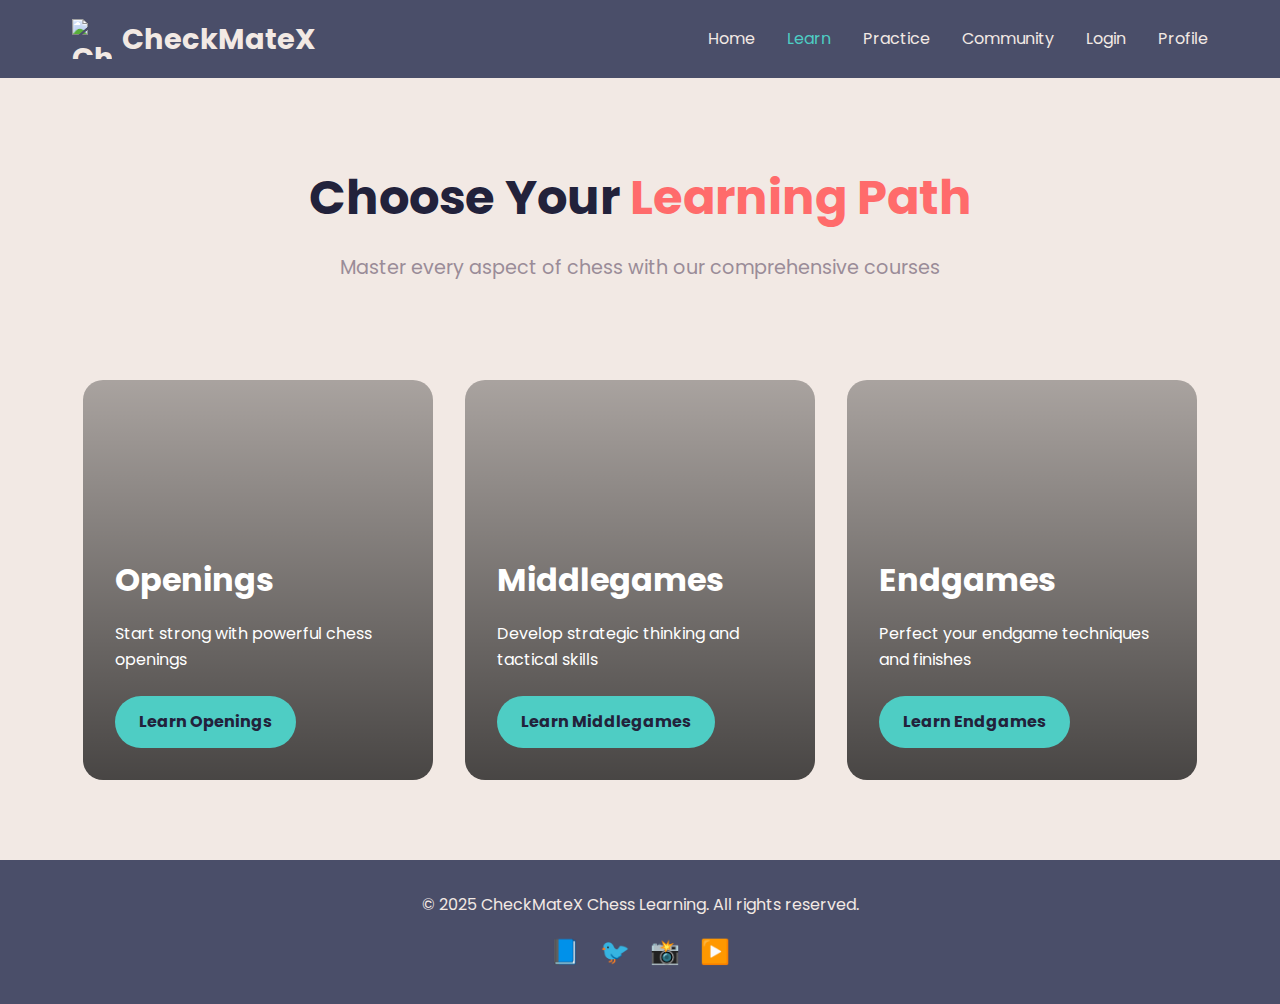
==== learning-options.html @ 6e70ec8e "Initial commit" ====
<!DOCTYPE html>
<html lang="en">
<head>
    <meta charset="UTF-8">
    <meta name="viewport" content="width=device-width, initial-scale=1.0">
    <title>CheckMateX - Choose Your Learning Path</title>
    <link rel="stylesheet" href="learning-options.css">
    <link href="https://fonts.googleapis.com/css2?family=Poppins:wght@400;600;700&display=swap" rel="stylesheet">
</head>
<body>
    <header>
        <nav>
            <div class="logo">
                <img src="checkmatex-logo.svg" alt="CheckMateX Logo" class="logo-img">
                <span>CheckMateX</span>
            </div>
            <ul>
                <li><a href="index.html">Home</a></li>
                <li><a href="#" class="active">Learn</a></li>
                <li><a href="#">Practice</a></li>
                <li><a href="#">Community</a></li>
                <li><a href="login.html">Login</a></li>
                <li><a href="profile.html">Profile</a></li>
            </ul>
        </nav>
    </header>

    <main>
        <section class="hero">
            <h1>Choose Your <span class="highlight">Learning Path</span></h1>
            <p>Master every aspect of chess with our comprehensive courses</p>
        </section>

        <section class="learning-options">
            <div class="option-card" id="openings">
                <div class="option-content">
                    <h2>Openings</h2>
                    <p>Start strong with powerful chess openings</p>
                    <a href="openings.html" class="learn-button">Learn Openings</a>
                </div>
            </div>
            <div class="option-card" id="middlegames">
                <div class="option-content">
                    <h2>Middlegames</h2>
                    <p>Develop strategic thinking and tactical skills</p>
                    <a href="middlegames.html" class="learn-button">Learn Middlegames</a>
                </div>
            </div>
            <div class="option-card" id="endgames">
                <div class="option-content">
                    <h2>Endgames</h2>
                    <p>Perfect your endgame techniques and finishes</p>
                    <a href="endgames.html" class="learn-button">Learn Endgames</a>
                </div>
            </div>
        </section>
    </main>

    <footer>
        <p>&copy; 2025 CheckMateX Chess Learning. All rights reserved.</p>
        <div class="social-links">
            <a href="#" class="social-icon">📘</a>
            <a href="#" class="social-icon">🐦</a>
            <a href="#" class="social-icon">📸</a>
            <a href="#" class="social-icon">▶️</a>
        </div>
    </footer>

    <script src="learning-options.js"></script>
</body>
</html>
---- learning-options.css ----
:root {
    --primary-color: #4a4e69;
    --secondary-color: #9a8c98;
    --accent-color-1: #ff6b6b;
    --accent-color-2: #4ecdc4;
    --accent-color-3: #ffa07a;
    --background-color: #f2e9e4;
    --text-color: #22223b;
  }
  
  * {
    margin: 0;
    padding: 0;
    box-sizing: border-box;
  }
  
  body {
    font-family: "Poppins", sans-serif;
    line-height: 1.6;
    color: var(--text-color);
    background-color: var(--background-color);
  }
  
  /* Header and Navigation */
  header {
    background-color: var(--primary-color);
    padding: 1rem 0;
    position: fixed;
    width: 100%;
    top: 0;
    z-index: 1000;
  }
  
  nav {
    display: flex;
    justify-content: space-between;
    align-items: center;
    max-width: 1200px;
    margin: 0 auto;
    padding: 0 2rem;
  }
  
  .logo {
    display: flex;
    align-items: center;
    font-size: 1.8rem;
    font-weight: bold;
    color: var(--background-color);
  }
  
  .logo-img {
    width: 40px;
    height: 40px;
    margin-right: 10px;
  }
  
  nav ul {
    display: flex;
    list-style: none;
  }
  
  nav ul li {
    margin-left: 2rem;
  }
  
  nav ul li a {
    color: var(--background-color);
    text-decoration: none;
    transition: color 0.3s ease;
  }
  
  nav ul li a:hover,
  nav ul li a.active {
    color: var(--accent-color-2);
  }
  
  /* Main Content */
  main {
    margin-top: 5rem;
    padding: 2rem;
  }
  
  .hero {
    text-align: center;
    padding: 3rem 0;
  }
  
  .hero h1 {
    font-size: 3rem;
    margin-bottom: 1rem;
  }
  
  .highlight {
    color: var(--accent-color-1);
  }
  
  .hero p {
    font-size: 1.2rem;
    color: var(--secondary-color);
  }
  
  /* Learning Options */
  .learning-options {
    display: flex;
    justify-content: center;
    gap: 2rem;
    margin-top: 3rem;
  }
  
  .option-card {
    flex: 1;
    max-width: 350px;
    height: 400px;
    border-radius: 20px;
    overflow: hidden;
    position: relative;
    transition: transform 0.3s ease, box-shadow 0.3s ease;
  }
  
  .option-card:hover {
    transform: translateY(-10px);
    box-shadow: 0 10px 20px rgba(0, 0, 0, 0.2);
  }
  
  .option-card::before {
    content: "";
    position: absolute;
    top: 0;
    left: 0;
    right: 0;
    bottom: 0;
    background: linear-gradient(to bottom, rgba(0, 0, 0, 0.3), rgba(0, 0, 0, 0.7));
    z-index: 1;
  }
  
  #openings {
    background: url("openings-bg.jpg") no-repeat center center / cover;
  }
  
  #middlegames {
    background: url("middlegames-bg.jpg") no-repeat center center / cover;
  }
  
  #endgames {
    background: url("endgames-bg.jpg") no-repeat center center / cover;
  }
  
  .option-content {
    position: absolute;
    bottom: 0;
    left: 0;
    right: 0;
    padding: 2rem;
    color: white;
    z-index: 2;
  }
  
  .option-content h2 {
    font-size: 2rem;
    margin-bottom: 1rem;
  }
  
  .option-content p {
    margin-bottom: 1.5rem;
  }
  
  .learn-button {
    display: inline-block;
    background-color: var(--accent-color-2);
    color: var(--text-color);
    padding: 0.8rem 1.5rem;
    text-decoration: none;
    font-weight: bold;
    border-radius: 50px;
    transition: transform 0.3s ease, box-shadow 0.3s ease;
  }
  
  .learn-button:hover {
    transform: translateY(-3px);
    box-shadow: 0 4px 10px rgba(0, 0, 0, 0.2);
  }
  
  /* Footer */
  footer {
    background-color: var(--primary-color);
    color: var(--background-color);
    text-align: center;
    padding: 2rem 0;
    margin-top: 3rem;
  }
  
  .social-links {
    margin-top: 1rem;
  }
  
  .social-icon {
    font-size: 1.5rem;
    margin: 0 0.5rem;
    text-decoration: none;
  }
  
  /* Responsive Design */
  @media (max-width: 768px) {
    nav {
      flex-direction: column;
    }
  
    nav ul {
      margin-top: 1rem;
    }
  
    nav ul li {
      margin-left: 0;
      margin-right: 1rem;
    }
  
    .learning-options {
      flex-direction: column;
      align-items: center;
    }
  
    .option-card {
      width: 100%;
      max-width: none;
      margin-bottom: 2rem;
    }
  }
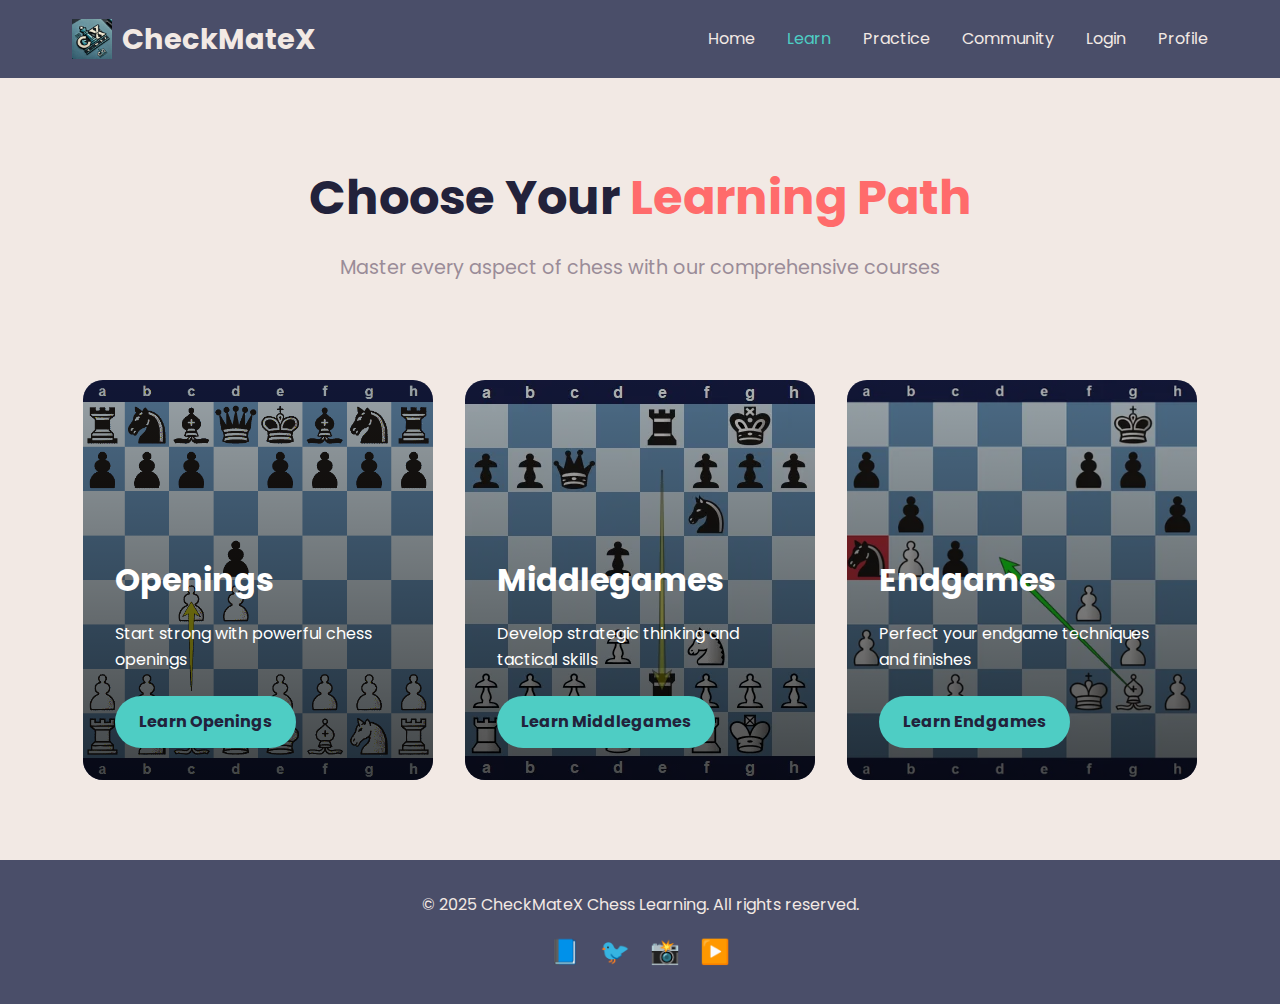
==== commit f7c45338: "profile and login page and color changes" ====
--- a/learning-options.html
+++ b/learning-options.html
@@ -11,7 +11,7 @@
     <header>
         <nav>
             <div class="logo">
-                <img src="checkmatex-logo.svg" alt="CheckMateX Logo" class="logo-img">
+                <img src="/images/cmx-logo.webp" alt="CheckMateX Logo" class="logo-img">
                 <span>CheckMateX</span>
             </div>
             <ul>
--- a/learning-options.css
+++ b/learning-options.css
@@ -134,15 +134,15 @@
   }
   
   #openings {
-    background: url("openings-bg.jpg") no-repeat center center / cover;
+    background: url("/images/Opening.png") no-repeat center center / cover;
   }
   
   #middlegames {
-    background: url("middlegames-bg.jpg") no-repeat center center / cover;
+    background: url("/images/middlegame.webp") no-repeat center center / cover;
   }
   
   #endgames {
-    background: url("endgames-bg.jpg") no-repeat center center / cover;
+    background: url("/images/endgame.webp") no-repeat center center / cover;
   }
   
   .option-content {
